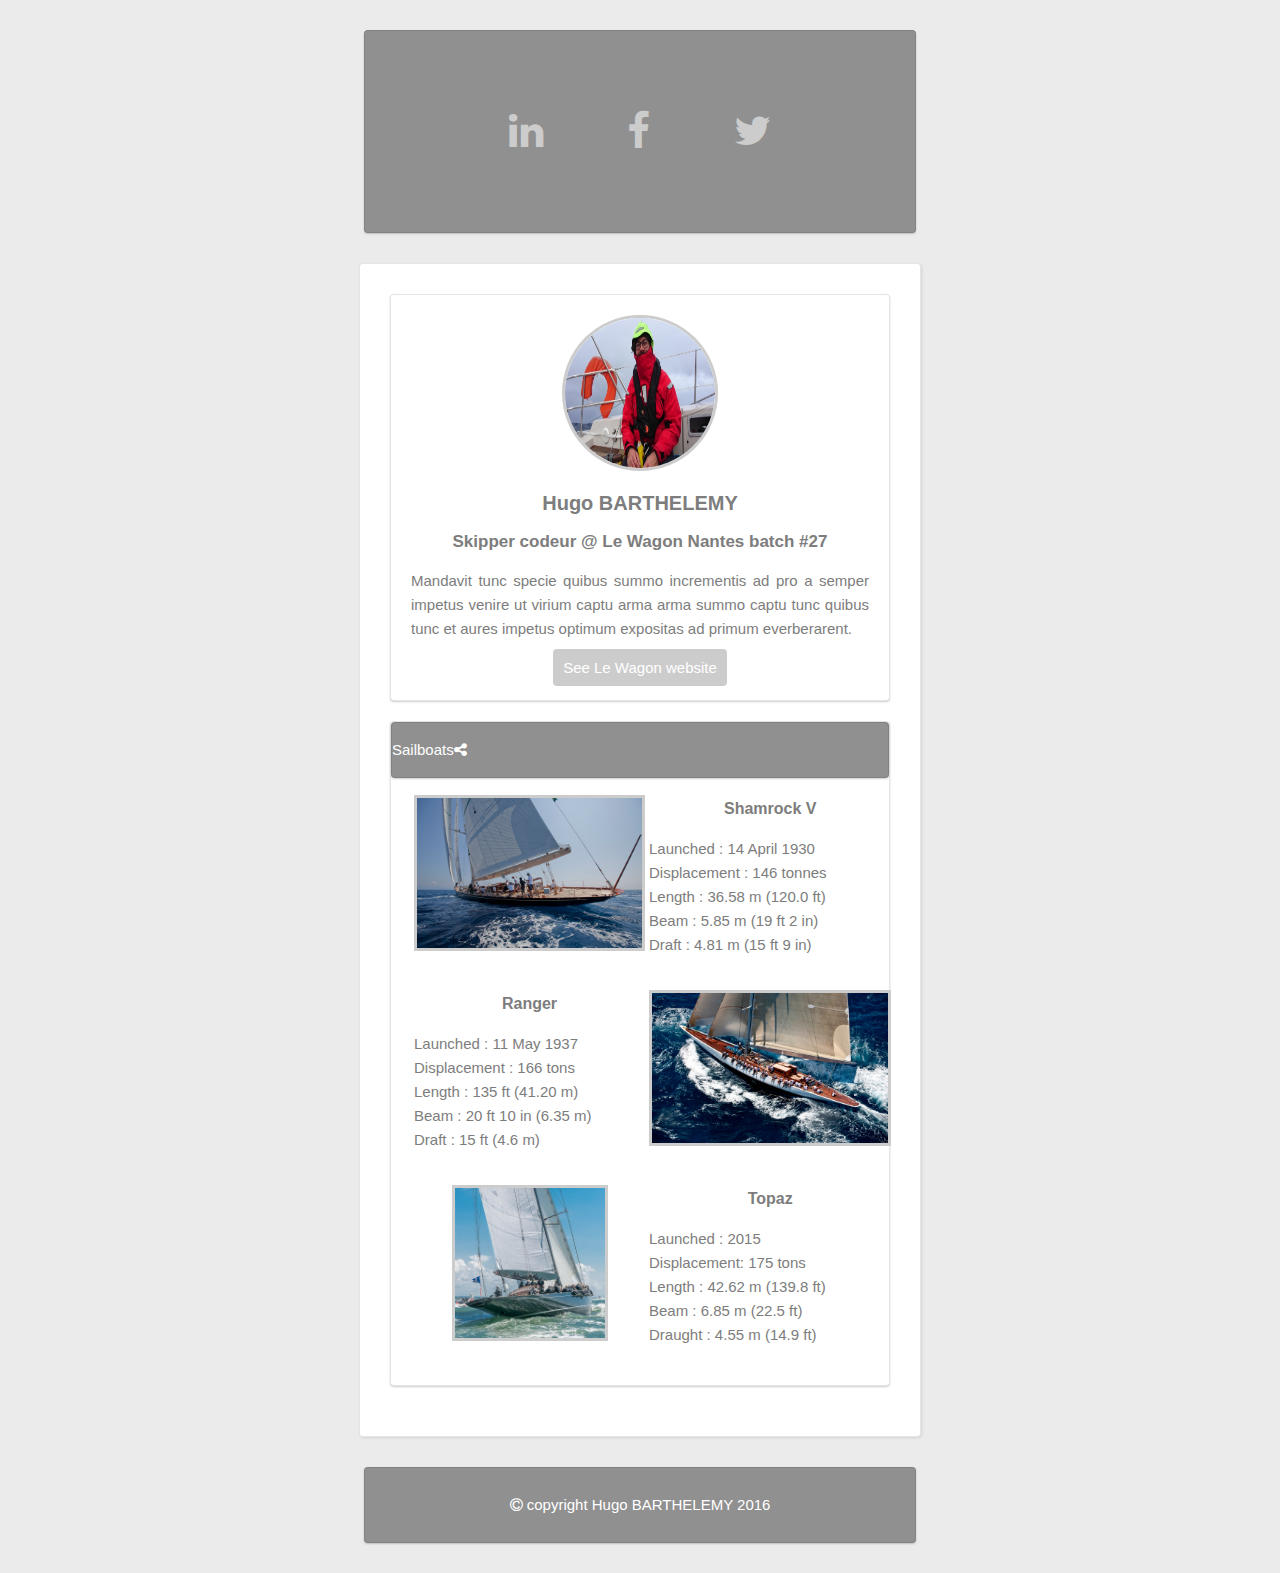
==== index.html @ 421fb1cb "my profil page" ====
<!DOCTYPE html>
<html lang="en">
<head>
  <meta charset="UTF-8">
  <link rel="stylesheet" href="style.css">
  <link href="http://maxcdn.bootstrapcdn.com/font-awesome/4.2.0/css/font-awesome.min.css" rel="stylesheet">
  <title>Hugo BARTHELEMY</title>
</head>
<body>
  <div class="card3" id="footer-text">
      <ul class="list-inline">
          <li class="text-center">
            <a href="https://fr.linkedin.com/in/hugobarthelemy">
              <i class="fa fa-linkedin" aria-hidden="true"></i>
            </a>
          </li>
          <li class="text-center">
            <a href="https://www.facebook.com/hugo.barthetlemy?ref=bookmarks">
              <i class="fa fa-facebook" aria-hidden="true"></i>
            </a>
          </li>
          <li class="text-center">
            <a href="https://twitter.com/HugoBarthelemy">
              <i class="fa fa-twitter" aria-hidden="true"></i>
            </a>
          </li>
      </ul>
  </div>
  <div class="container">
    <div class="card text-center">
        <img src="images/DSC_0001.JPG" alt="Hugo BARTHELEMY" id="img-profile" class="img-circle">
        <h1>Hugo BARTHELEMY</h1>
        <h2>Skipper codeur @ Le Wagon Nantes batch #27</h2>
        <p>Mandavit tunc specie quibus summo incrementis ad pro a semper impetus venire ut virium captu arma arma summo captu tunc quibus tunc et aures impetus optimum expositas ad primum everberarent.</p>
        <a href="http://lewagon.com" class="btn-red">See Le Wagon website</a>
    </div>

    <div class="card text-center">
      <div class="card2">
      <p>Sailboats<b><i class="fa fa-share-alt" align="right" aria-hidden="true"></i></b></p>
      </div>

          <table id="boats">
            <tbody>
              <tr>
                <td>
                  <img src="images/Shamrock_V.jpg" alt="" id="img-boat">
                </td>
                <td>
                    <h3>Shamrock V</h3>
                    <p> Launched : 14 April 1930
                        <br>Displacement :  146 tonnes
                        <br>Length :  36.58 m (120.0 ft)
                        <br>Beam :    5.85 m (19 ft 2 in)
                        <br>Draft :   4.81 m (15 ft 9 in)
                    </p>
                </td>
              </tr>
              <tr>
                <td>
                  <h3>Ranger</h3>
                  <p> Launched : 11 May 1937
                      <br>Displacement :  166 tons
                      <br>Length : 135 ft (41.20 m)
                      <br>Beam :   20 ft 10 in (6.35 m)
                      <br>Draft :  15 ft (4.6 m)
                  </p>
                </td>
                <td>
                  <img src="images/ranger.jpg" alt="" id="img-boat">
                </td>
              </tr>
              <tr>
                <td>
                  <img src="images/topaz.jpg" alt="" id="img-boat">
                </td>
                <td>
                    <h3>Topaz</h3>
                    <p>Launched : 2015
                      <br>Displacement: 175 tons
                      <br>Length :   42.62 m (139.8 ft)
                      <br>Beam :     6.85 m  (22.5 ft)
                      <br>Draught :  4.55 m  (14.9 ft)
                    </p>
                </td>
              </tr>
            </tbody>
          </table>
    </div>

  </div>
      <div class="card3" id="footer-text">
    <i class="fa fa-copyright" aria-hidden="true"></i> copyright Hugo BARTHELEMY 2016
    </div>
</body>
</html>
---- style.css ----
body {
  background: #EBEBEB;
  font-family: 'Open-sans', sans-serif; /* la police */
  font-weight: 300;
  color:  #7d7d7d;
  font-size: 15px;
  line-height: 1.6em;
}

h1, h2, h3{
  font-family: 'Open-sans', sans-serif;
}

h1 {
  font-size: 20px;
}

h2{
  font-size: 17px;
}
h3{
  font-size: 16px;
}

p{
  text-align: justify;
  font-family: 'Open-sans', sans-serif;
  font-size: 15px;
}

div {
  background: white;                          /* White background */
  padding: 30px;                              /* Internal space */
  border-radius: 4px;                         /* Small radius */
  box-shadow: 1px 1px 3px rgba(0, 0, 0, 0.1); /* Subtle shadow */
  border: 1px solid rgba(0, 0, 0, 0.1);       /* OR subtle border */
}

a{
  color: #ccc;
  text-decoration: none;
}

a:hover{
  color: #83B0FF;
  text-decoration: none;
}

b{
  color: white;
  text-decoration: none;
}

b:hover{
  color: #83B0FF;
  text-decoration: none;
}

.img-circle{
  border-radius: 50%;
}

.btn-red{
  background-color: #ccc;
  color: white;
  font-weight: 500;
  padding: 10px;
  border-radius: 4px;
}
.btn-red:hover{
  background-color: #83B0FF;
  color: white;
}

.card{
  background: white;
  padding: 20px;
  margin-bottom: 20px;
  border-radius: 4px;
  box-shadow: 0px 1px 2px 0px rgba(0, 0, 0, 0.2);
}
.card2{
  background: #909090;
  padding: 0px;
  color:  white;
  margin-right: -20px;
  margin-left: -20px;
  margin-top: -20px;
  border-radius: 4px;
  box-shadow: 0px 1px 2px 0px rgba(0, 0, 0, 0.2);
}

.card3{
  background: #909090;
  padding: 25px;
  color:  white;
  border-radius: 4px;
  box-shadow: 0px 1px 2px 0px rgba(0, 0, 0, 0.2);
  width: 500px;
  margin: 30px auto;
}

.text-center{
  text-align: center;
}

.list-inline {
  padding-left: 0;
}
.list-inline li {
  display: inline-block;
  padding: 40px;
}
.list-inline li i{
  font-size: 40px;
}

.container{
  width: 500px;
  margin: 30px auto;
}

#footer-text{
  text-align: center;
}

#img-profile{
  width: 150px;
  height: 150px;
  border: 3px solid #cccccc;
}

#img-boat{
/*  width: 150px;*/
  height: 150px;
  border: 3px solid #cccccc;
}
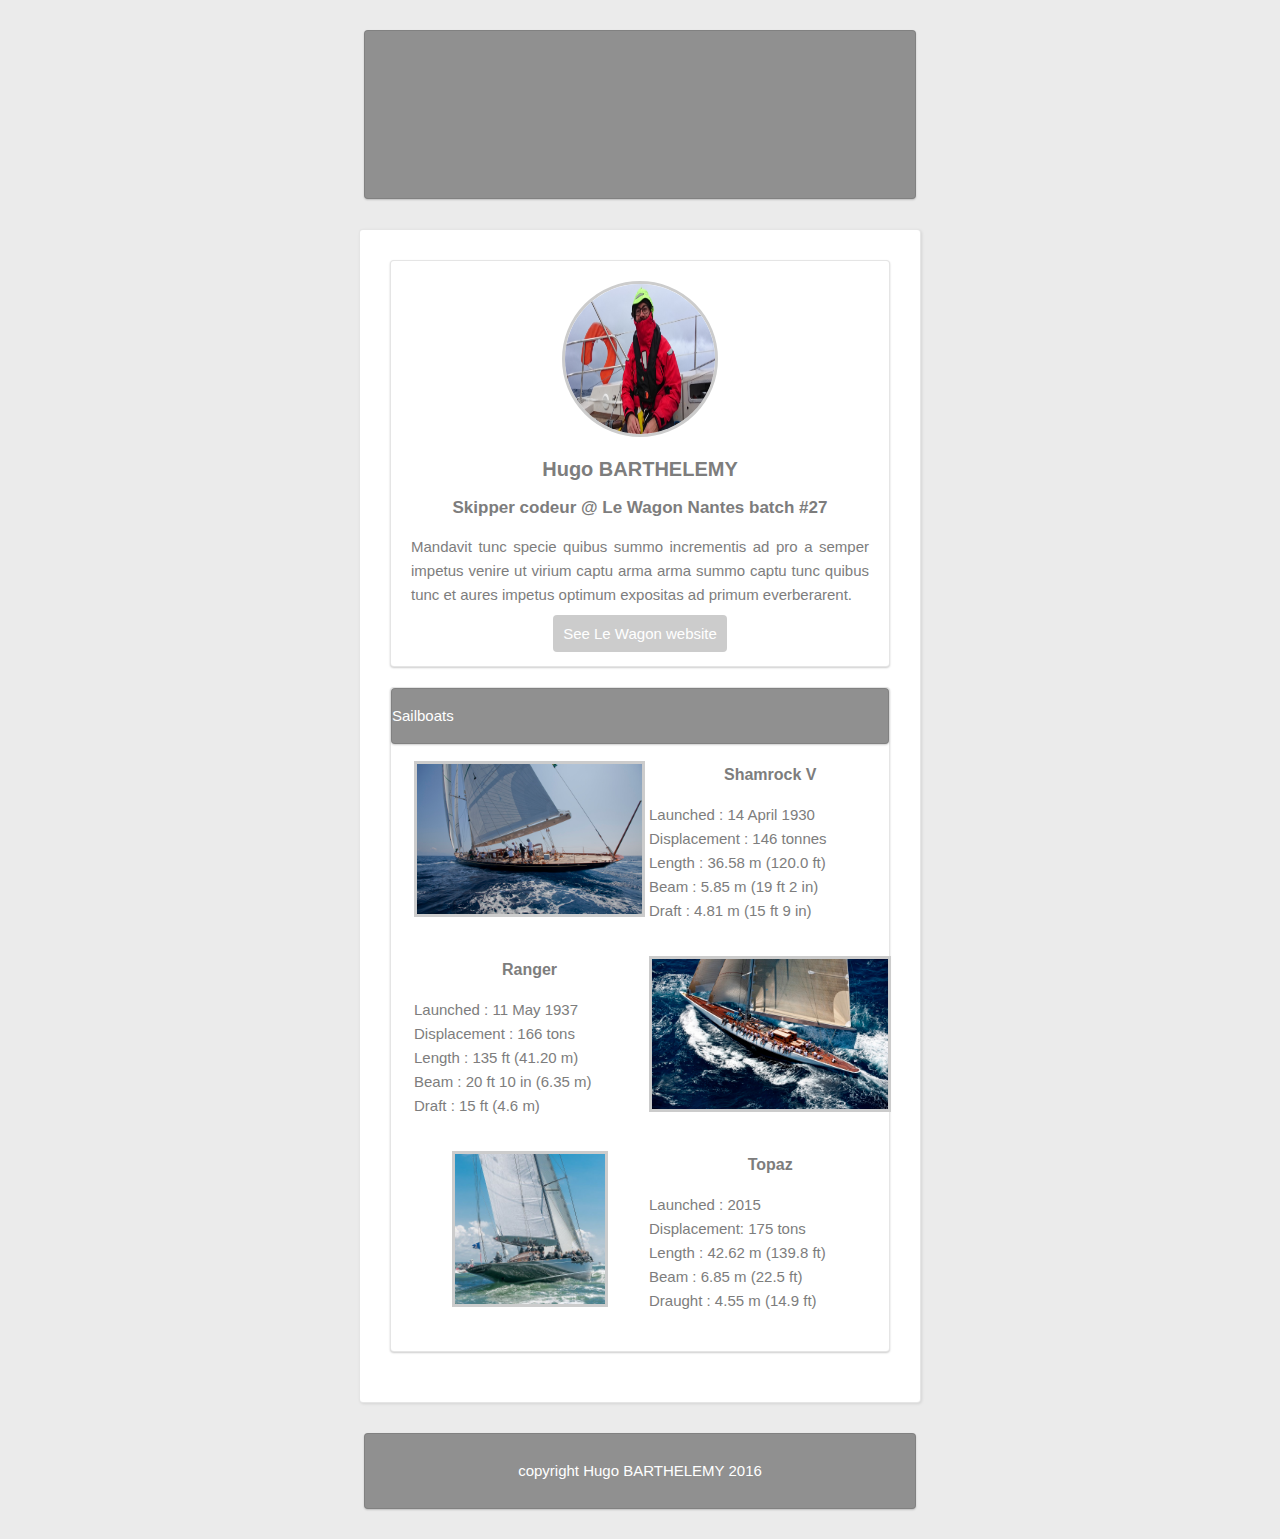
==== commit b26988d9: "link bootstrap" ====
--- a/index.html
+++ b/index.html
@@ -3,7 +3,7 @@
 <head>
   <meta charset="UTF-8">
   <link rel="stylesheet" href="style.css">
-  <link href="http://maxcdn.bootstrapcdn.com/font-awesome/4.2.0/css/font-awesome.min.css" rel="stylesheet">
+  <link href="https://maxcdn.bootstrapcdn.com/font-awesome/4.6.3/css/font-awesome.min.css">
   <title>Hugo BARTHELEMY</title>
 </head>
 <body>
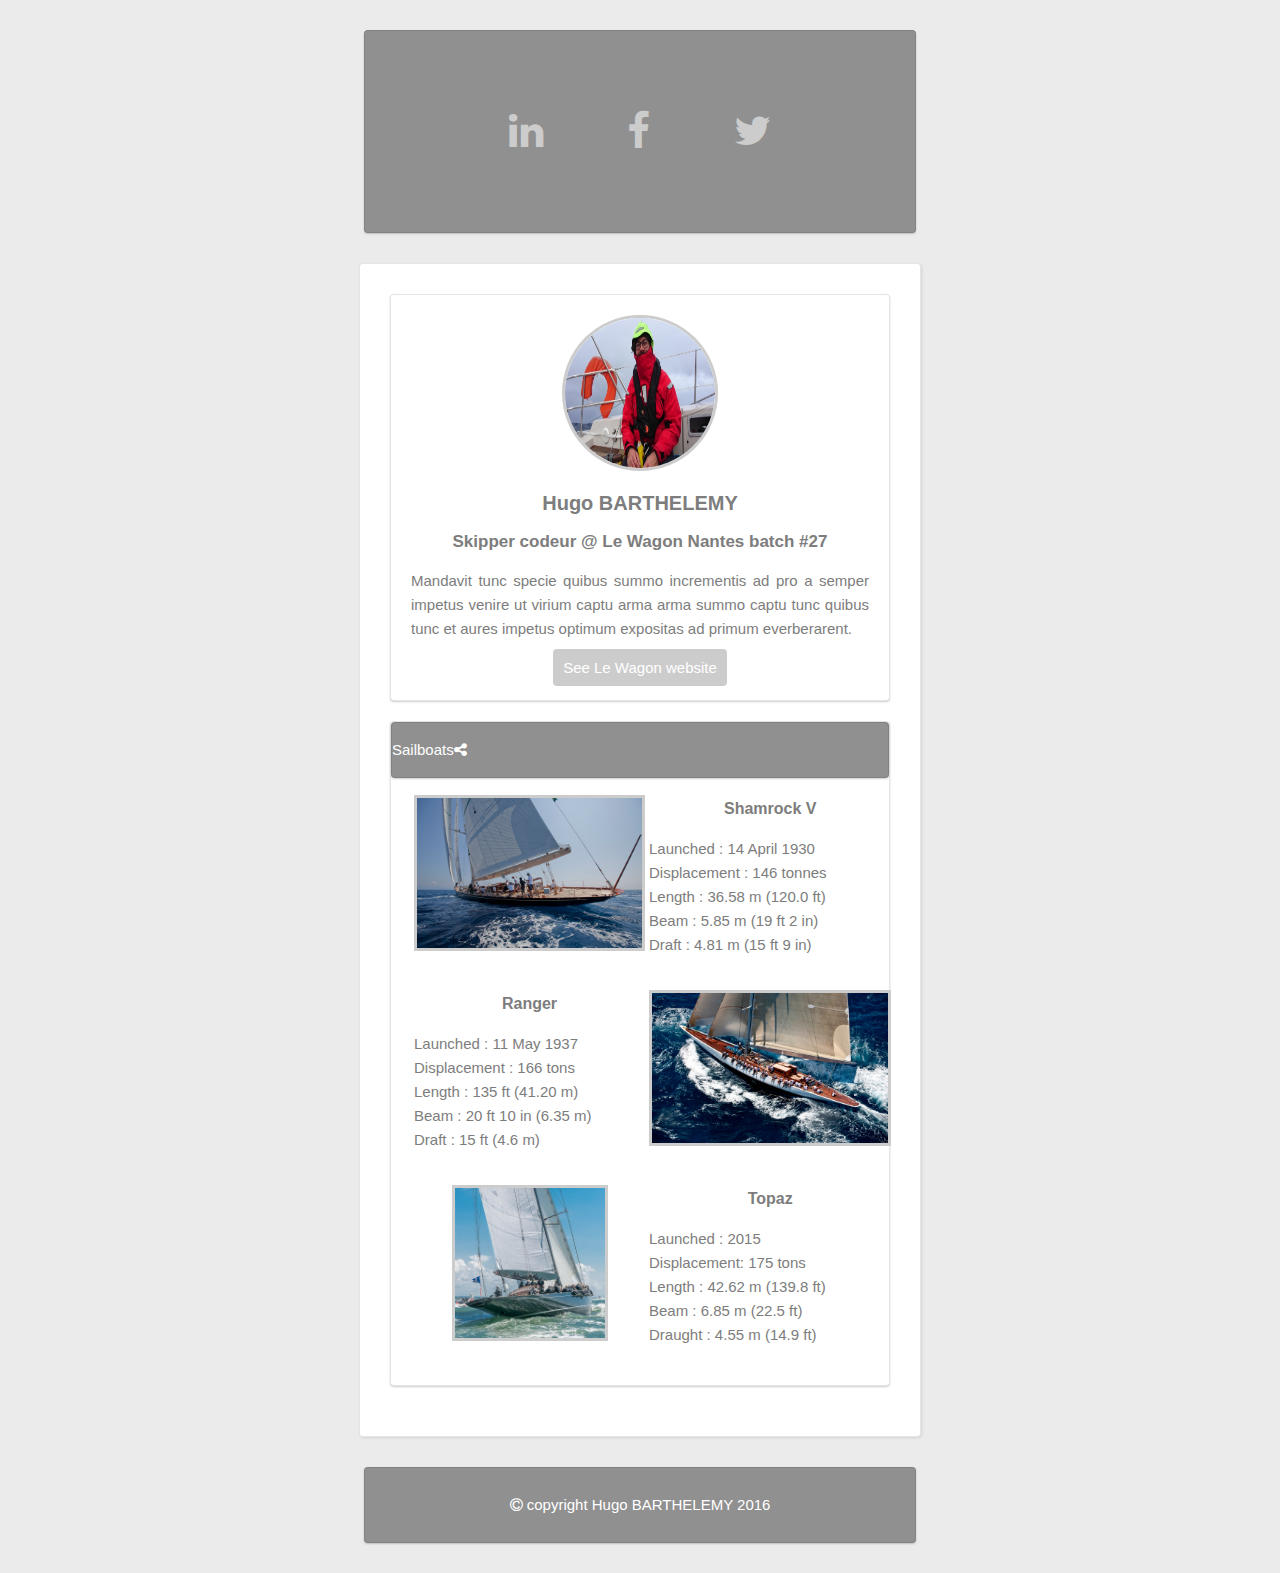
==== commit 9a95ba43: "chnage link" ====
--- a/index.html
+++ b/index.html
@@ -2,8 +2,9 @@
 <html lang="en">
 <head>
   <meta charset="UTF-8">
+
+  <link rel="stylesheet" href="https://maxcdn.bootstrapcdn.com/font-awesome/4.6.3/css/font-awesome.min.css">
   <link rel="stylesheet" href="style.css">
-  <link href="https://maxcdn.bootstrapcdn.com/font-awesome/4.6.3/css/font-awesome.min.css">
   <title>Hugo BARTHELEMY</title>
 </head>
 <body>
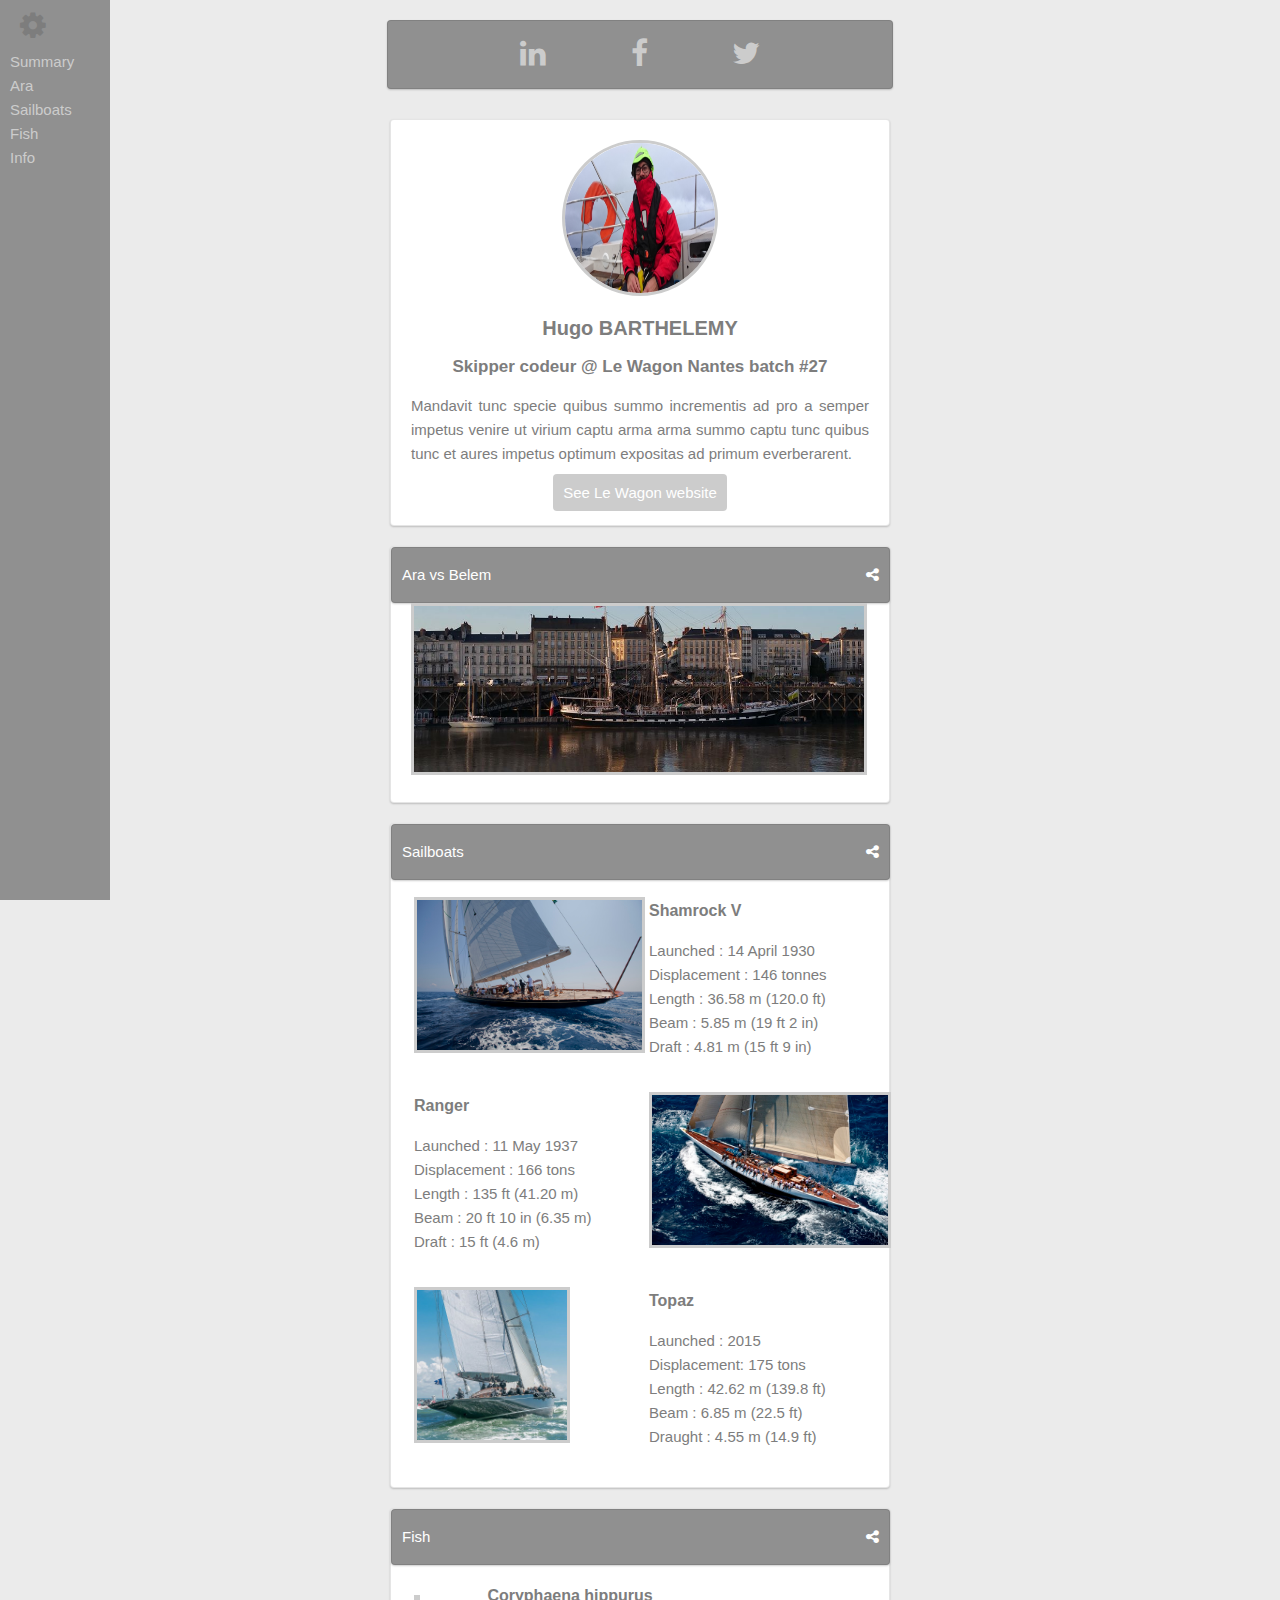
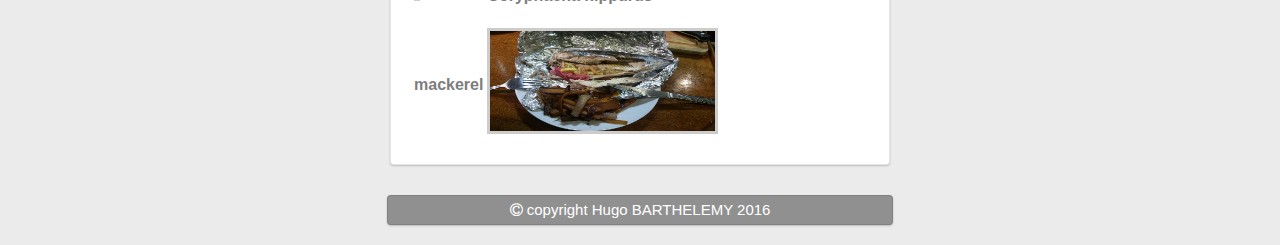
==== commit c50dc74f: "améliorations" ====
--- a/index.html
+++ b/index.html
@@ -2,33 +2,42 @@
 <html lang="en">
 <head>
   <meta charset="UTF-8">
-
   <link rel="stylesheet" href="https://maxcdn.bootstrapcdn.com/font-awesome/4.6.3/css/font-awesome.min.css">
   <link rel="stylesheet" href="style.css">
   <title>Hugo BARTHELEMY</title>
 </head>
 <body>
-  <div class="card3" id="footer-text">
-      <ul class="list-inline">
-          <li class="text-center">
-            <a href="https://fr.linkedin.com/in/hugobarthelemy">
-              <i class="fa fa-linkedin" aria-hidden="true"></i>
-            </a>
-          </li>
-          <li class="text-center">
-            <a href="https://www.facebook.com/hugo.barthetlemy?ref=bookmarks">
-              <i class="fa fa-facebook" aria-hidden="true"></i>
-            </a>
-          </li>
-          <li class="text-center">
-            <a href="https://twitter.com/HugoBarthelemy">
-              <i class="fa fa-twitter" aria-hidden="true"></i>
-            </a>
-          </li>
-      </ul>
+  <div id="sidebar">
+    <i class="fa fa-cog" aria-hidden="true"></i>
+    <a href="#summary"><br>Summary</a>
+    <a href="#Ara"><br>Ara</a>
+    <a href="#sailboats"><br>Sailboats</a>
+    <a href="#fish"><br>Fish</a>
+    <a href="#info"><br>Info</a>
+  </div>
+  <div id="summary">
+    <div class="box card3" id="footer-text">
+        <ul class="list-inline">
+            <li class="text-center">
+              <a href="https://fr.linkedin.com/in/hugobarthelemy">
+                <i class="fa fa-linkedin" aria-hidden="true"></i>
+              </a>
+            </li>
+            <li class="text-center">
+              <a href="https://www.facebook.com/hugo.barthetlemy?ref=bookmarks">
+                <i class="fa fa-facebook" aria-hidden="true"></i>
+              </a>
+            </li>
+            <li class="text-center">
+              <a href="https://twitter.com/HugoBarthelemy">
+                <i class="fa fa-twitter" aria-hidden="true"></i>
+              </a>
+            </li>
+        </ul>
+    </div>
   </div>
   <div class="container">
-    <div class="card text-center">
+    <div class="box card text-center">
         <img src="images/DSC_0001.JPG" alt="Hugo BARTHELEMY" id="img-profile" class="img-circle">
         <h1>Hugo BARTHELEMY</h1>
         <h2>Skipper codeur @ Le Wagon Nantes batch #27</h2>
@@ -36,9 +45,17 @@
         <a href="http://lewagon.com" class="btn-red">See Le Wagon website</a>
     </div>
 
-    <div class="card text-center">
-      <div class="card2">
-      <p>Sailboats<b><i class="fa fa-share-alt" align="right" aria-hidden="true"></i></b></p>
+    <div class="box card padding-text">
+      <div class="box card2">
+        <p><div id="Ara">Ara vs Belem   <b><i class="fa fa-share-alt" float-align="right"></i></b></div></p>
+    </div>
+      <img src="images/12184100_1565759867010781_8636179057487712485_o.jpg" alt="" padding-top="30px" id="img-ara">
+
+    </div>
+
+    <div class="box card padding-text">
+      <div class="box card2">
+      <p><div id="sailboats">Sailboats    <b><i class="fa fa-share-alt" float-align="right"></i></b></div></p>
       </div>
 
           <table id="boats">
@@ -89,9 +106,38 @@
           </table>
     </div>
 
+<div class="box card padding-text">
+      <div class="box card2">
+      <p><div id="fish">Fish    <b><i class="fa fa-share-alt" float-align="right"></i></b></div></p>
+      </div>
+
+          <table id="boat">
+            <tbody>
+              <tr>
+                <td>
+                  <img src="images/_DSF1005.jpg" alt="" id="img-fish">
+                </td>
+                <td>
+                    <h3>Coryphaena hippurus</h3>
+
+                </td>
+              </tr>
+              <tr>
+                <td>
+                  <h3>mackerel</h3>
+
+                </td>
+                <td>
+                  <img src="images/2015-12-04 21.37.10.jpg" alt="" id="img-fish" height="100px">
+                </td>
+              </tr>
+            </tbody>
+          </table>
+    </div>
+
   </div>
-      <div class="card3" id="footer-text">
-    <i class="fa fa-copyright" aria-hidden="true"></i> copyright Hugo BARTHELEMY 2016
+      <div class="box card3" id="footer-text">
+    <div id="info"><i class="fa fa-copyright" aria-hidden="true"></i> copyright Hugo BARTHELEMY 2016</div>
     </div>
 </body>
 </html>
--- a/style.css
+++ b/style.css
@@ -29,6 +29,8 @@
 }
 
 div {
+}
+.box{
   background: white;                          /* White background */
   padding: 30px;                              /* Internal space */
   border-radius: 4px;                         /* Small radius */
@@ -49,6 +51,9 @@
 b{
   color: white;
   text-decoration: none;
+  float:right;
+  padding-right: 10px;
+  padding-left: 10px;
 }
 
 b:hover{
@@ -82,8 +87,9 @@
 .card2{
   background: #909090;
   padding: 0px;
+  padding-left: 10px;
   color:  white;
-  margin-right: -20px;
+  margin-right: -31px;
   margin-left: -20px;
   margin-top: -20px;
   border-radius: 4px;
@@ -92,12 +98,16 @@
 
 .card3{
   background: #909090;
-  padding: 25px;
+  padding: 2px;
   color:  white;
   border-radius: 4px;
   box-shadow: 0px 1px 2px 0px rgba(0, 0, 0, 0.2);
   width: 500px;
-  margin: 30px auto;
+  margin: 20px auto;
+}
+
+.padding-text{
+  padding-right: 30px;
 }
 
 .text-center{
@@ -109,10 +119,11 @@
 }
 .list-inline li {
   display: inline-block;
-  padding: 40px;
+  padding-right: 40px;
+  padding-left: 40px;
 }
 .list-inline li i{
-  font-size: 40px;
+  font-size: 30px;
 }
 
 .container{
@@ -135,3 +146,36 @@
   height: 150px;
   border: 3px solid #cccccc;
 }
+
+#img-fish{
+  width: 225px;
+/*  height: 150px;*/
+  border: 3px solid #cccccc;
+}
+
+#img-ara{
+  width: 450px;
+/*  height: 150px;*/
+  border: 3px solid #cccccc;
+}
+
+#sidebar {
+  position: fixed;
+  background: #909090;
+  width: 100px;
+  left: 0;
+  top: 0;
+  bottom: 0;
+  padding-left: 10px;
+}
+
+#sidebar i{
+  padding: 10px;
+  margin-bottom: 0px;
+  font-size: 30px;
+  font-align: right;
+}
+
+#page-content {
+  margin-left: 100px;
+}
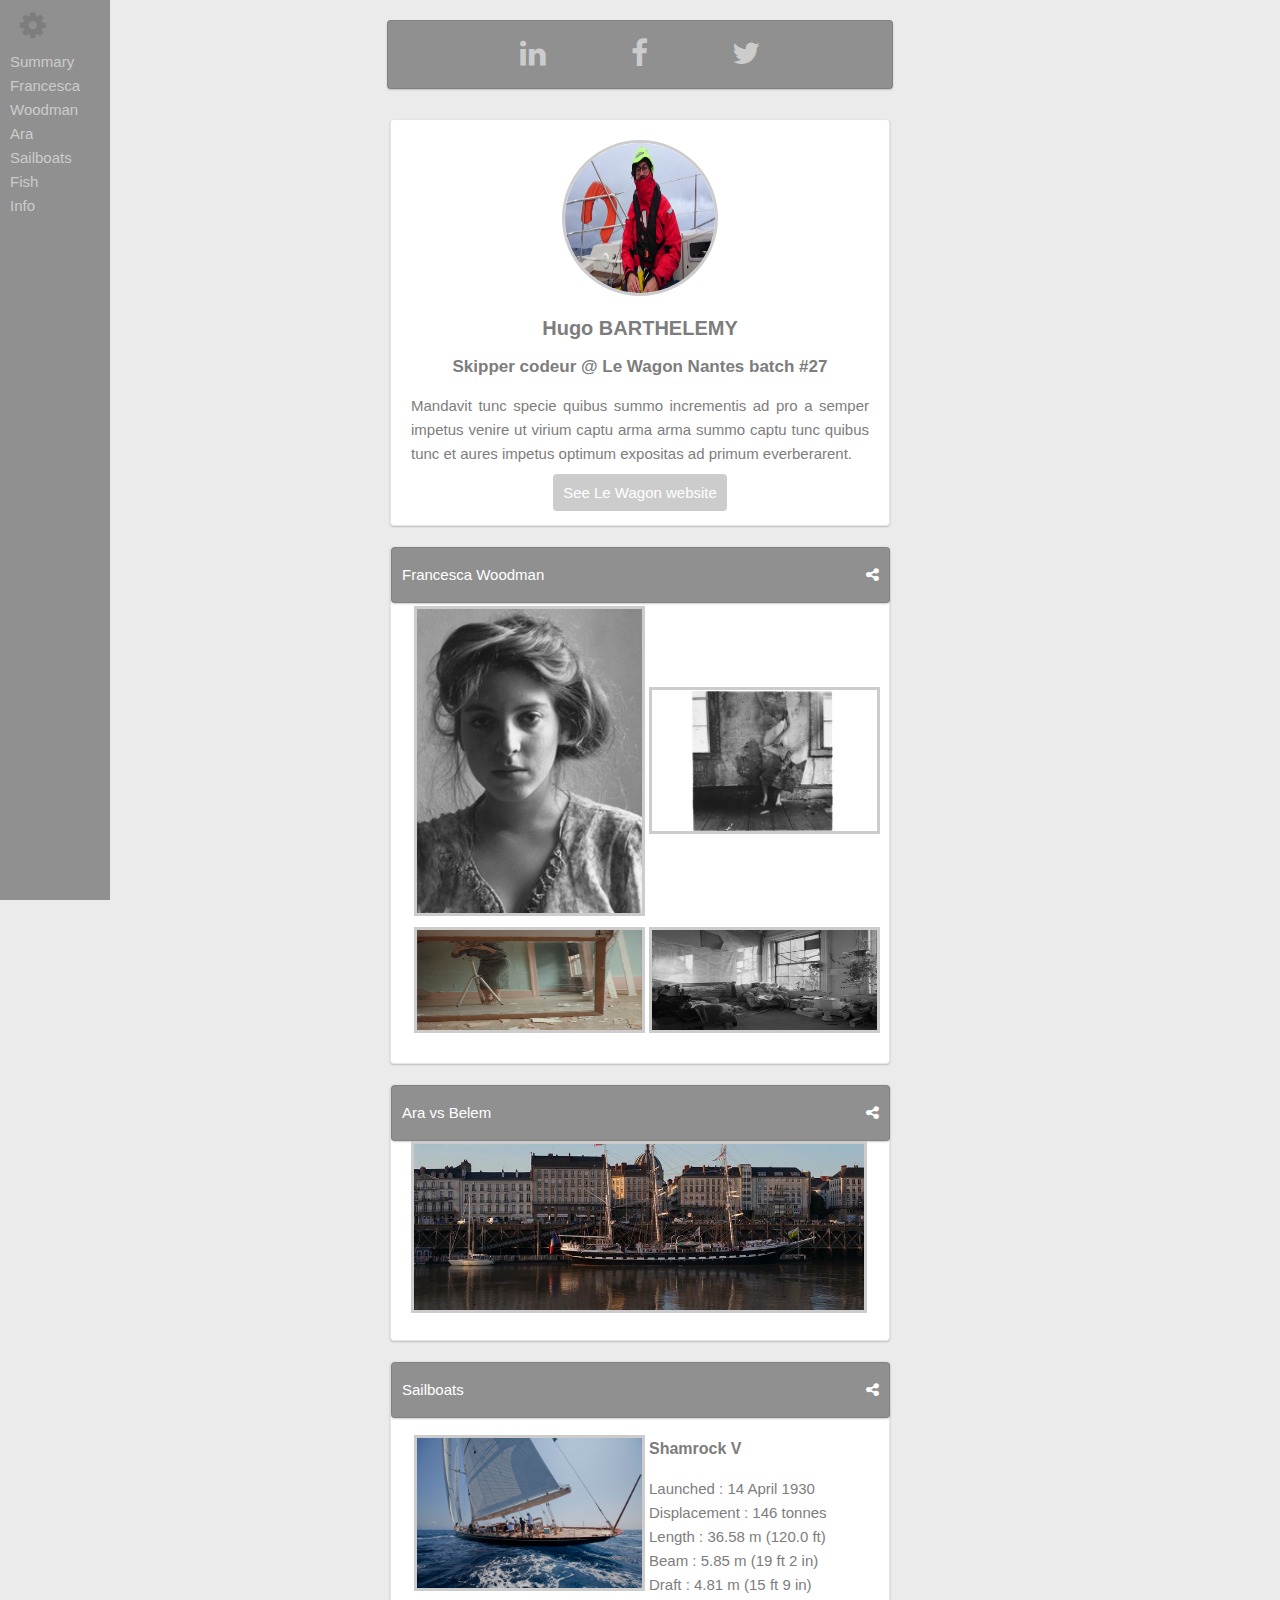
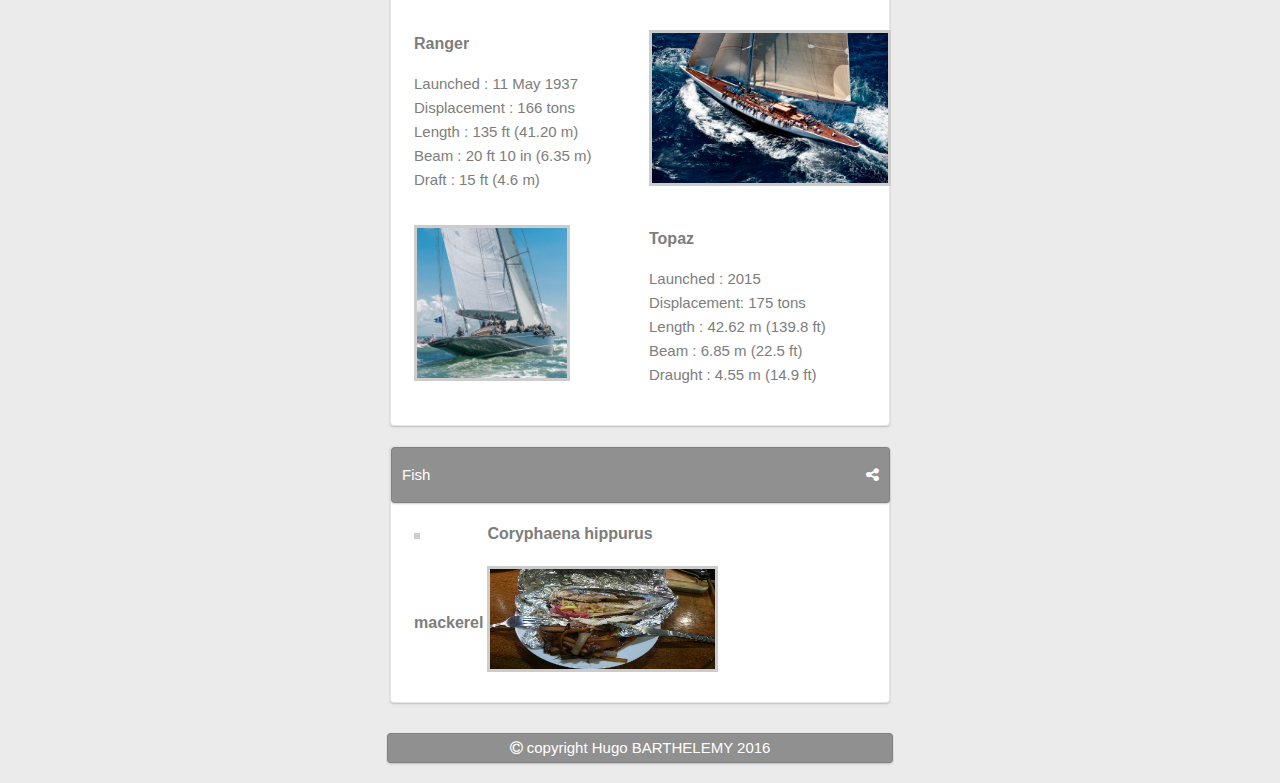
==== commit 1e8d199f: "ajout article Woodman" ====
--- a/index.html
+++ b/index.html
@@ -10,6 +10,7 @@
   <div id="sidebar">
     <i class="fa fa-cog" aria-hidden="true"></i>
     <a href="#summary"><br>Summary</a>
+    <a href="#Francesca-Woodman"><br>Francesca Woodman</a>
     <a href="#Ara"><br>Ara</a>
     <a href="#sailboats"><br>Sailboats</a>
     <a href="#fish"><br>Fish</a>
@@ -44,6 +45,35 @@
         <p>Mandavit tunc specie quibus summo incrementis ad pro a semper impetus venire ut virium captu arma arma summo captu tunc quibus tunc et aures impetus optimum expositas ad primum everberarent.</p>
         <a href="http://lewagon.com" class="btn-red">See Le Wagon website</a>
     </div>
+
+
+<div class="box card padding-text">
+      <div class="box card2">
+      <p><div id="Francesca Woodman">Francesca Woodman    <b><i class="fa fa-share-alt" float-align="right"></i></b></div></p>
+      </div>
+
+          <table id="Francesca Woodman">
+            <tbody>
+              <tr>
+                <td>
+                  <img src="images/Woodman1.jpg" alt="" id="img-Francesca-Woodman">
+                </td>
+                <td>
+                  <img src="images/Woodman2.jpg" alt="" id="img-Francesca-Woodman">
+                </td>
+              </tr>
+              <tr>
+                <td>
+                  <img src="images/Woodman3.jpg" alt="" id="img-Francesca-Woodman" height="100px">
+                </td>
+                <td>
+                  <img src="images/Woodman4.jpg" alt="" id="img-Francesca-Woodman" height="100px">
+                </td>
+              </tr>
+            </tbody>
+          </table>
+    </div>
+
 
     <div class="box card padding-text">
       <div class="box card2">
@@ -115,7 +145,7 @@
             <tbody>
               <tr>
                 <td>
-                  <img src="images/_DSF1005.jpg" alt="" id="img-fish">
+                  <img src="images/DSF1005.jpg" alt="" id="img-fish">
                 </td>
                 <td>
                     <h3>Coryphaena hippurus</h3>
@@ -135,6 +165,7 @@
           </table>
     </div>
 
+
   </div>
       <div class="box card3" id="footer-text">
     <div id="info"><i class="fa fa-copyright" aria-hidden="true"></i> copyright Hugo BARTHELEMY 2016</div>
--- a/style.css
+++ b/style.css
@@ -158,6 +158,11 @@
 /*  height: 150px;*/
   border: 3px solid #cccccc;
 }
+#img-Francesca-Woodman{
+  width: 225px;
+/*  height: 150px;*/
+  border: 3px solid #cccccc;
+}
 
 #sidebar {
   position: fixed;
